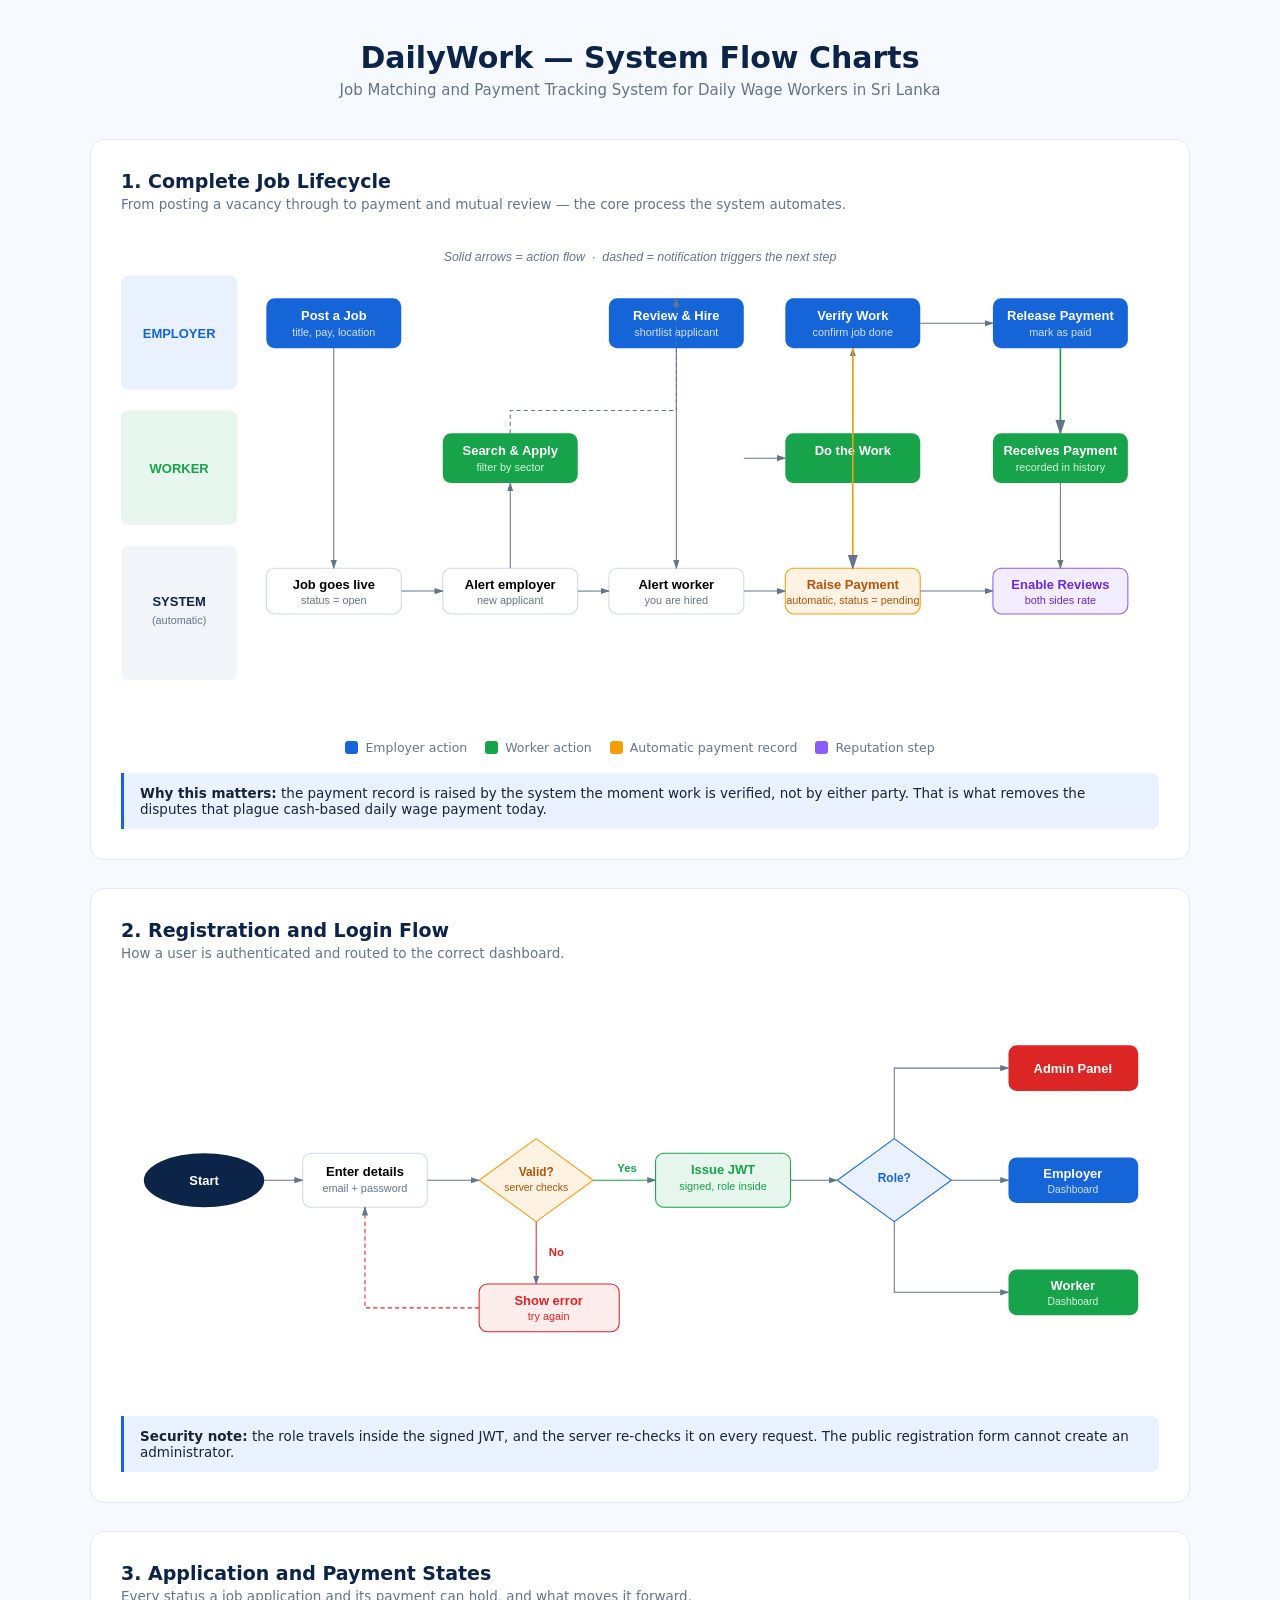
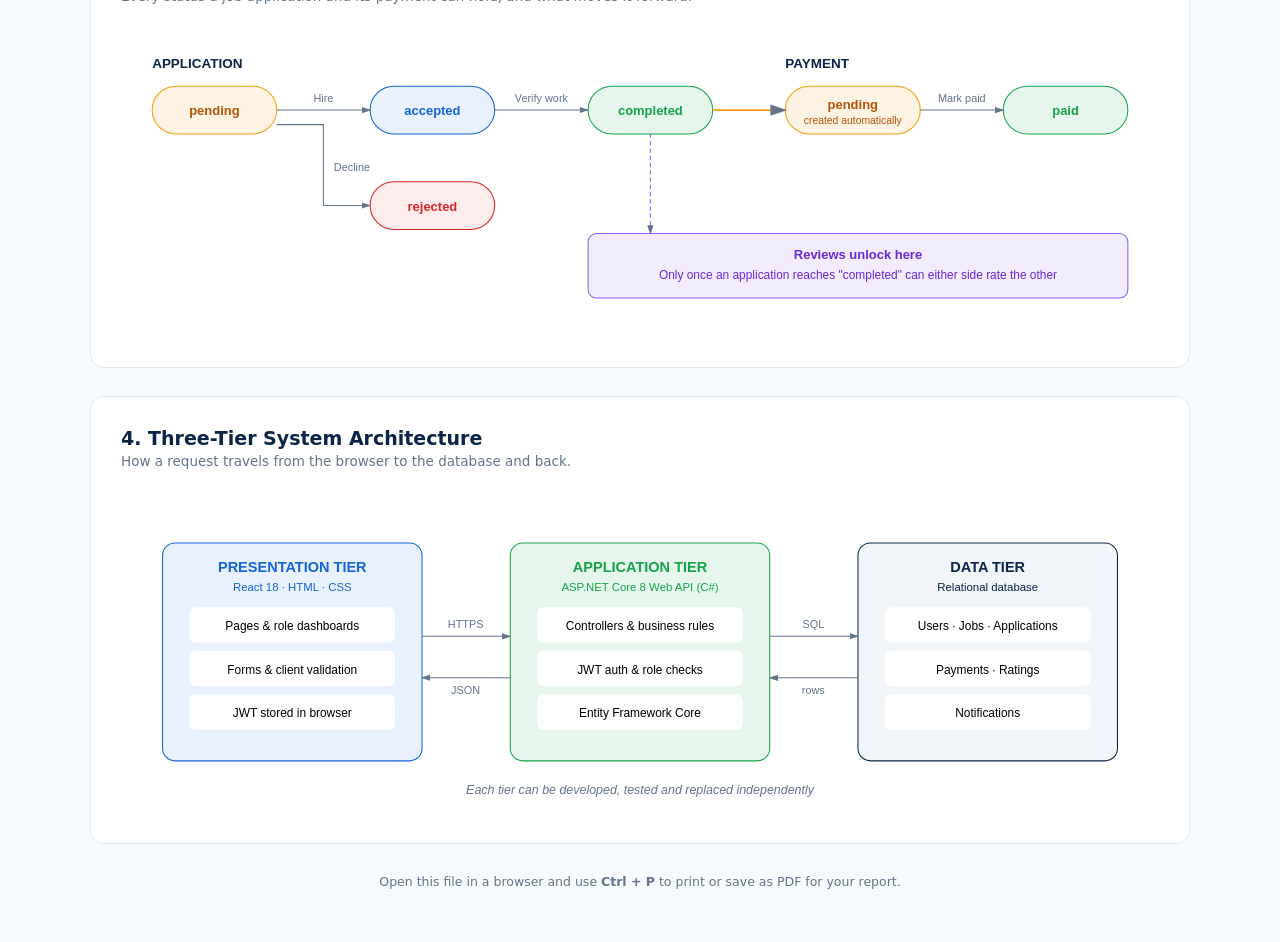
==== docs/FLOWCHARTS.html @ a66e286f "Project" ====
<!DOCTYPE html>
<html lang="en">
<head>
<meta charset="UTF-8" />
<meta name="viewport" content="width=device-width, initial-scale=1.0" />
<title>DailyWork — System Flow Charts</title>
<style>
  :root { --blue:#1565d8; --navy:#0b2447; --green:#16a34a; --orange:#f59e0b;
          --purple:#8b5cf6; --red:#dc2626; --muted:#64748b; --border:#e1e8f2; }
  * { box-sizing:border-box; }
  body { margin:0; padding:40px 24px; background:#f6f9fd; color:#16243a;
         font-family:"Segoe UI",system-ui,-apple-system,Arial,sans-serif; }
  .wrap { max-width:1100px; margin:0 auto; }
  header { text-align:center; margin-bottom:40px; }
  header h1 { font-size:30px; margin:0 0 6px; color:var(--navy); }
  header p { color:var(--muted); margin:0; font-size:15px; }
  .chart { background:#fff; border:1px solid var(--border); border-radius:14px;
           padding:30px; margin-bottom:28px; page-break-inside:avoid; }
  .chart h2 { font-size:19px; margin:0 0 4px; color:var(--navy); }
  .chart .sub { color:var(--muted); font-size:13.5px; margin:0 0 22px; }
  svg { width:100%; height:auto; display:block; }
  .legend { display:flex; gap:18px; flex-wrap:wrap; justify-content:center;
            margin-top:18px; font-size:12.5px; color:var(--muted); }
  .legend span { display:flex; align-items:center; gap:7px; }
  .dot { width:13px; height:13px; border-radius:3px; display:inline-block; }
  .note { background:#e8f1fd; border-left:3px solid var(--blue); padding:12px 16px;
          border-radius:0 8px 8px 0; font-size:13.5px; color:#16243a; margin-top:18px; }
  @media print { body { background:#fff; padding:0; } .chart { border:none; page-break-after:always; } }
</style>
</head>
<body>
<div class="wrap">

<header>
  <h1>DailyWork — System Flow Charts</h1>
  <p>Job Matching and Payment Tracking System for Daily Wage Workers in Sri Lanka</p>
</header>

<!-- ============ 1. END TO END JOB LIFECYCLE ============ -->
<div class="chart">
  <h2>1. Complete Job Lifecycle</h2>
  <p class="sub">From posting a vacancy through to payment and mutual review — the core process the system automates.</p>
  <svg viewBox="0 0 1000 470" xmlns="http://www.w3.org/2000/svg" font-family="Segoe UI, Arial" font-size="12.5">
    <defs>
      <marker id="a" markerWidth="9" markerHeight="9" refX="8" refY="3" orient="auto">
        <path d="M0,0 L0,6 L9,3 z" fill="#64748b"/>
      </marker>
    </defs>

    <!-- swimlane labels -->
    <rect x="0" y="40"  width="112" height="110" rx="7" fill="#e8f1fd"/>
    <text x="56" y="100" text-anchor="middle" font-weight="700" fill="#1565d8">EMPLOYER</text>
    <rect x="0" y="170" width="112" height="110" rx="7" fill="#e6f6ec"/>
    <text x="56" y="230" text-anchor="middle" font-weight="700" fill="#16a34a">WORKER</text>
    <rect x="0" y="300" width="112" height="130" rx="7" fill="#f1f5f9"/>
    <text x="56" y="358" text-anchor="middle" font-weight="700" fill="#0b2447">SYSTEM</text>
    <text x="56" y="376" text-anchor="middle" font-size="10.5" fill="#64748b">(automatic)</text>

    <!-- employer lane -->
    <rect x="140" y="62" width="130" height="48" rx="8" fill="#1565d8"/>
    <text x="205" y="83" text-anchor="middle" fill="#fff" font-weight="600">Post a Job</text>
    <text x="205" y="98" text-anchor="middle" fill="#cfe0fa" font-size="10.5">title, pay, location</text>

    <rect x="470" y="62" width="130" height="48" rx="8" fill="#1565d8"/>
    <text x="535" y="83" text-anchor="middle" fill="#fff" font-weight="600">Review &amp; Hire</text>
    <text x="535" y="98" text-anchor="middle" fill="#cfe0fa" font-size="10.5">shortlist applicant</text>

    <rect x="640" y="62" width="130" height="48" rx="8" fill="#1565d8"/>
    <text x="705" y="83" text-anchor="middle" fill="#fff" font-weight="600">Verify Work</text>
    <text x="705" y="98" text-anchor="middle" fill="#cfe0fa" font-size="10.5">confirm job done</text>

    <rect x="840" y="62" width="130" height="48" rx="8" fill="#1565d8"/>
    <text x="905" y="83" text-anchor="middle" fill="#fff" font-weight="600">Release Payment</text>
    <text x="905" y="98" text-anchor="middle" fill="#cfe0fa" font-size="10.5">mark as paid</text>

    <!-- worker lane -->
    <rect x="310" y="192" width="130" height="48" rx="8" fill="#16a34a"/>
    <text x="375" y="213" text-anchor="middle" fill="#fff" font-weight="600">Search &amp; Apply</text>
    <text x="375" y="228" text-anchor="middle" fill="#d6f2e0" font-size="10.5">filter by sector</text>

    <rect x="640" y="192" width="130" height="48" rx="8" fill="#16a34a"/>
    <text x="705" y="213" text-anchor="middle" fill="#fff" font-weight="600">Do the Work</text>

    <rect x="840" y="192" width="130" height="48" rx="8" fill="#16a34a"/>
    <text x="905" y="213" text-anchor="middle" fill="#fff" font-weight="600">Receives Payment</text>
    <text x="905" y="228" text-anchor="middle" fill="#d6f2e0" font-size="10.5">recorded in history</text>

    <!-- system lane -->
    <rect x="140" y="322" width="130" height="44" rx="8" fill="#fff" stroke="#cdd9e8"/>
    <text x="205" y="342" text-anchor="middle" font-weight="600">Job goes live</text>
    <text x="205" y="356" text-anchor="middle" font-size="10.5" fill="#64748b">status = open</text>

    <rect x="310" y="322" width="130" height="44" rx="8" fill="#fff" stroke="#cdd9e8"/>
    <text x="375" y="342" text-anchor="middle" font-weight="600">Alert employer</text>
    <text x="375" y="356" text-anchor="middle" font-size="10.5" fill="#64748b">new applicant</text>

    <rect x="470" y="322" width="130" height="44" rx="8" fill="#fff" stroke="#cdd9e8"/>
    <text x="535" y="342" text-anchor="middle" font-weight="600">Alert worker</text>
    <text x="535" y="356" text-anchor="middle" font-size="10.5" fill="#64748b">you are hired</text>

    <rect x="640" y="322" width="130" height="44" rx="8" fill="#fef3e2" stroke="#f59e0b"/>
    <text x="705" y="342" text-anchor="middle" font-weight="700" fill="#b45309">Raise Payment</text>
    <text x="705" y="356" text-anchor="middle" font-size="10.5" fill="#b45309">automatic, status = pending</text>

    <rect x="840" y="322" width="130" height="44" rx="8" fill="#f1ecfe" stroke="#8b5cf6"/>
    <text x="905" y="342" text-anchor="middle" font-weight="700" fill="#6d28d9">Enable Reviews</text>
    <text x="905" y="356" text-anchor="middle" font-size="10.5" fill="#6d28d9">both sides rate</text>

    <!-- arrows -->
    <path d="M205,110 L205,322" stroke="#64748b" fill="none" marker-end="url(#a)"/>
    <path d="M270,344 L310,344" stroke="#64748b" fill="none" marker-end="url(#a)"/>
    <path d="M375,322 L375,240" stroke="#64748b" fill="none" marker-end="url(#a)"/>
    <path d="M375,192 L375,170 L535,170 L535,62" stroke="#64748b" fill="none" marker-end="url(#a)" stroke-dasharray="4 3"/>
    <path d="M440,344 L470,344" stroke="#64748b" fill="none" marker-end="url(#a)"/>
    <path d="M535,110 L535,322" stroke="#64748b" fill="none" marker-end="url(#a)"/>
    <path d="M600,344 L640,344" stroke="#64748b" fill="none" marker-end="url(#a)"/>
    <path d="M600,216 L640,216" stroke="#64748b" fill="none" marker-end="url(#a)"/>
    <path d="M705,192 L705,150 L705,110" stroke="#64748b" fill="none" marker-end="url(#a)" stroke-dasharray="4 3"/>
    <path d="M705,110 L705,322" stroke="#f59e0b" fill="none" marker-end="url(#a)" stroke-width="1.6"/>
    <path d="M770,344 L840,344" stroke="#64748b" fill="none" marker-end="url(#a)"/>
    <path d="M770,86 L840,86" stroke="#64748b" fill="none" marker-end="url(#a)"/>
    <path d="M905,110 L905,192" stroke="#16a34a" fill="none" marker-end="url(#a)" stroke-width="1.6"/>
    <path d="M905,240 L905,322" stroke="#64748b" fill="none" marker-end="url(#a)"/>

    <text x="500" y="26" text-anchor="middle" font-size="12" fill="#64748b" font-style="italic">
      Solid arrows = action flow &nbsp;·&nbsp; dashed = notification triggers the next step
    </text>
  </svg>
  <div class="legend">
    <span><i class="dot" style="background:#1565d8"></i> Employer action</span>
    <span><i class="dot" style="background:#16a34a"></i> Worker action</span>
    <span><i class="dot" style="background:#f59e0b"></i> Automatic payment record</span>
    <span><i class="dot" style="background:#8b5cf6"></i> Reputation step</span>
  </div>
  <div class="note">
    <b>Why this matters:</b> the payment record is raised by the system the moment work is
    verified, not by either party. That is what removes the disputes that plague cash-based
    daily wage payment today.
  </div>
</div>

<!-- ============ 2. AUTHENTICATION ============ -->
<div class="chart">
  <h2>2. Registration and Login Flow</h2>
  <p class="sub">How a user is authenticated and routed to the correct dashboard.</p>
  <svg viewBox="0 0 1000 400" xmlns="http://www.w3.org/2000/svg" font-family="Segoe UI, Arial" font-size="12.5">
    <defs>
      <marker id="b" markerWidth="9" markerHeight="9" refX="8" refY="3" orient="auto">
        <path d="M0,0 L0,6 L9,3 z" fill="#64748b"/>
      </marker>
    </defs>

    <ellipse cx="80" cy="190" rx="58" ry="26" fill="#0b2447"/>
    <text x="80" y="195" text-anchor="middle" fill="#fff" font-weight="600">Start</text>

    <rect x="175" y="164" width="120" height="52" rx="8" fill="#fff" stroke="#cdd9e8"/>
    <text x="235" y="186" text-anchor="middle" font-weight="600">Enter details</text>
    <text x="235" y="201" text-anchor="middle" font-size="10.5" fill="#64748b">email + password</text>

    <!-- decision: valid? -->
    <path d="M400,150 L455,190 L400,230 L345,190 z" fill="#fef3e2" stroke="#f59e0b"/>
    <text x="400" y="186" text-anchor="middle" font-weight="700" fill="#b45309" font-size="11.5">Valid?</text>
    <text x="400" y="200" text-anchor="middle" font-size="10" fill="#b45309">server checks</text>

    <rect x="345" y="290" width="135" height="46" rx="8" fill="#fdecec" stroke="#dc2626"/>
    <text x="412" y="310" text-anchor="middle" font-weight="600" fill="#dc2626">Show error</text>
    <text x="412" y="325" text-anchor="middle" font-size="10.5" fill="#dc2626">try again</text>

    <rect x="515" y="164" width="130" height="52" rx="8" fill="#e6f6ec" stroke="#16a34a"/>
    <text x="580" y="184" text-anchor="middle" font-weight="600" fill="#16a34a">Issue JWT</text>
    <text x="580" y="199" text-anchor="middle" font-size="10.5" fill="#16a34a">signed, role inside</text>

    <!-- decision: role -->
    <path d="M745,150 L800,190 L745,230 L690,190 z" fill="#e8f1fd" stroke="#1565d8"/>
    <text x="745" y="192" text-anchor="middle" font-weight="700" fill="#1565d8" font-size="11.5">Role?</text>

    <rect x="855" y="60"  width="125" height="44" rx="8" fill="#dc2626"/>
    <text x="917" y="87" text-anchor="middle" fill="#fff" font-weight="600">Admin Panel</text>

    <rect x="855" y="168" width="125" height="44" rx="8" fill="#1565d8"/>
    <text x="917" y="188" text-anchor="middle" fill="#fff" font-weight="600">Employer</text>
    <text x="917" y="202" text-anchor="middle" fill="#cfe0fa" font-size="10">Dashboard</text>

    <rect x="855" y="276" width="125" height="44" rx="8" fill="#16a34a"/>
    <text x="917" y="296" text-anchor="middle" fill="#fff" font-weight="600">Worker</text>
    <text x="917" y="310" text-anchor="middle" fill="#d6f2e0" font-size="10">Dashboard</text>

    <path d="M138,190 L175,190" stroke="#64748b" fill="none" marker-end="url(#b)"/>
    <path d="M295,190 L345,190" stroke="#64748b" fill="none" marker-end="url(#b)"/>
    <path d="M400,230 L400,290" stroke="#dc2626" fill="none" marker-end="url(#b)"/>
    <text x="412" y="263" font-size="11" fill="#dc2626" font-weight="600">No</text>
    <path d="M345,313 L235,313 L235,216" stroke="#dc2626" fill="none" marker-end="url(#b)" stroke-dasharray="4 3"/>
    <path d="M455,190 L515,190" stroke="#16a34a" fill="none" marker-end="url(#b)"/>
    <text x="478" y="182" font-size="11" fill="#16a34a" font-weight="600">Yes</text>
    <path d="M645,190 L690,190" stroke="#64748b" fill="none" marker-end="url(#b)"/>
    <path d="M745,150 L745,82 L855,82" stroke="#64748b" fill="none" marker-end="url(#b)"/>
    <path d="M800,190 L855,190" stroke="#64748b" fill="none" marker-end="url(#b)"/>
    <path d="M745,230 L745,298 L855,298" stroke="#64748b" fill="none" marker-end="url(#b)"/>
  </svg>
  <div class="note">
    <b>Security note:</b> the role travels inside the signed JWT, and the server re-checks it on
    every request. The public registration form cannot create an administrator.
  </div>
</div>

<!-- ============ 3. PAYMENT STATE MACHINE ============ -->
<div class="chart">
  <h2>3. Application and Payment States</h2>
  <p class="sub">Every status a job application and its payment can hold, and what moves it forward.</p>
  <svg viewBox="0 0 1000 300" xmlns="http://www.w3.org/2000/svg" font-family="Segoe UI, Arial" font-size="12.5">
    <defs>
      <marker id="c" markerWidth="9" markerHeight="9" refX="8" refY="3" orient="auto">
        <path d="M0,0 L0,6 L9,3 z" fill="#64748b"/>
      </marker>
    </defs>

    <text x="30" y="40" font-weight="700" fill="#0b2447" font-size="13">APPLICATION</text>

    <rect x="30" y="58" width="120" height="46" rx="23" fill="#fef3e2" stroke="#f59e0b"/>
    <text x="90" y="86" text-anchor="middle" font-weight="600" fill="#b45309">pending</text>

    <rect x="240" y="58" width="120" height="46" rx="23" fill="#e8f1fd" stroke="#1565d8"/>
    <text x="300" y="86" text-anchor="middle" font-weight="600" fill="#1565d8">accepted</text>

    <rect x="450" y="58" width="120" height="46" rx="23" fill="#e6f6ec" stroke="#16a34a"/>
    <text x="510" y="86" text-anchor="middle" font-weight="600" fill="#16a34a">completed</text>

    <rect x="240" y="150" width="120" height="46" rx="23" fill="#fdecec" stroke="#dc2626"/>
    <text x="300" y="178" text-anchor="middle" font-weight="600" fill="#dc2626">rejected</text>

    <path d="M150,81 L240,81" stroke="#64748b" fill="none" marker-end="url(#c)"/>
    <text x="195" y="73" text-anchor="middle" font-size="10.5" fill="#64748b">Hire</text>
    <path d="M150,95 L195,95 L195,173 L240,173" stroke="#64748b" fill="none" marker-end="url(#c)"/>
    <text x="205" y="140" font-size="10.5" fill="#64748b">Decline</text>
    <path d="M360,81 L450,81" stroke="#64748b" fill="none" marker-end="url(#c)"/>
    <text x="405" y="73" text-anchor="middle" font-size="10.5" fill="#64748b">Verify work</text>

    <!-- payment -->
    <text x="640" y="40" font-weight="700" fill="#0b2447" font-size="13">PAYMENT</text>

    <rect x="640" y="58" width="130" height="46" rx="23" fill="#fef3e2" stroke="#f59e0b"/>
    <text x="705" y="80" text-anchor="middle" font-weight="600" fill="#b45309">pending</text>
    <text x="705" y="94" text-anchor="middle" font-size="10" fill="#b45309">created automatically</text>

    <rect x="850" y="58" width="120" height="46" rx="23" fill="#e6f6ec" stroke="#16a34a"/>
    <text x="910" y="86" text-anchor="middle" font-weight="600" fill="#16a34a">paid</text>

    <path d="M570,81 L640,81" stroke="#f59e0b" fill="none" marker-end="url(#c)" stroke-width="1.8"/>
    <path d="M770,81 L850,81" stroke="#64748b" fill="none" marker-end="url(#c)"/>
    <text x="810" y="73" text-anchor="middle" font-size="10.5" fill="#64748b">Mark paid</text>

    <rect x="450" y="200" width="520" height="62" rx="8" fill="#f1ecfe" stroke="#8b5cf6"/>
    <text x="710" y="224" text-anchor="middle" font-weight="700" fill="#6d28d9">Reviews unlock here</text>
    <text x="710" y="244" text-anchor="middle" font-size="11.5" fill="#6d28d9">
      Only once an application reaches "completed" can either side rate the other
    </text>
    <path d="M510,104 L510,200" stroke="#8b5cf6" fill="none" marker-end="url(#c)" stroke-dasharray="4 3"/>
  </svg>
</div>

<!-- ============ 4. ARCHITECTURE ============ -->
<div class="chart">
  <h2>4. Three-Tier System Architecture</h2>
  <p class="sub">How a request travels from the browser to the database and back.</p>
  <svg viewBox="0 0 1000 310" xmlns="http://www.w3.org/2000/svg" font-family="Segoe UI, Arial" font-size="12.5">
    <defs>
      <marker id="d" markerWidth="9" markerHeight="9" refX="8" refY="3" orient="auto">
        <path d="M0,0 L0,6 L9,3 z" fill="#64748b"/>
      </marker>
    </defs>

    <rect x="40" y="50" width="250" height="210" rx="12" fill="#e8f1fd" stroke="#1565d8"/>
    <text x="165" y="78" text-anchor="middle" font-weight="700" fill="#1565d8" font-size="14">PRESENTATION TIER</text>
    <text x="165" y="96" text-anchor="middle" font-size="11" fill="#1565d8">React 18 · HTML · CSS</text>
    <rect x="66" y="112" width="198" height="34" rx="6" fill="#fff"/>
    <text x="165" y="134" text-anchor="middle" font-size="11.5">Pages &amp; role dashboards</text>
    <rect x="66" y="154" width="198" height="34" rx="6" fill="#fff"/>
    <text x="165" y="176" text-anchor="middle" font-size="11.5">Forms &amp; client validation</text>
    <rect x="66" y="196" width="198" height="34" rx="6" fill="#fff"/>
    <text x="165" y="218" text-anchor="middle" font-size="11.5">JWT stored in browser</text>

    <rect x="375" y="50" width="250" height="210" rx="12" fill="#e6f6ec" stroke="#16a34a"/>
    <text x="500" y="78" text-anchor="middle" font-weight="700" fill="#16a34a" font-size="14">APPLICATION TIER</text>
    <text x="500" y="96" text-anchor="middle" font-size="11" fill="#16a34a">ASP.NET Core 8 Web API (C#)</text>
    <rect x="401" y="112" width="198" height="34" rx="6" fill="#fff"/>
    <text x="500" y="134" text-anchor="middle" font-size="11.5">Controllers &amp; business rules</text>
    <rect x="401" y="154" width="198" height="34" rx="6" fill="#fff"/>
    <text x="500" y="176" text-anchor="middle" font-size="11.5">JWT auth &amp; role checks</text>
    <rect x="401" y="196" width="198" height="34" rx="6" fill="#fff"/>
    <text x="500" y="218" text-anchor="middle" font-size="11.5">Entity Framework Core</text>

    <rect x="710" y="50" width="250" height="210" rx="12" fill="#f1f5f9" stroke="#0b2447"/>
    <text x="835" y="78" text-anchor="middle" font-weight="700" fill="#0b2447" font-size="14">DATA TIER</text>
    <text x="835" y="96" text-anchor="middle" font-size="11" fill="#0b2447">Relational database</text>
    <rect x="736" y="112" width="198" height="34" rx="6" fill="#fff"/>
    <text x="835" y="134" text-anchor="middle" font-size="11.5">Users · Jobs · Applications</text>
    <rect x="736" y="154" width="198" height="34" rx="6" fill="#fff"/>
    <text x="835" y="176" text-anchor="middle" font-size="11.5">Payments · Ratings</text>
    <rect x="736" y="196" width="198" height="34" rx="6" fill="#fff"/>
    <text x="835" y="218" text-anchor="middle" font-size="11.5">Notifications</text>

    <path d="M290,140 L375,140" stroke="#64748b" fill="none" marker-end="url(#d)"/>
    <text x="332" y="132" text-anchor="middle" font-size="10.5" fill="#64748b">HTTPS</text>
    <path d="M375,180 L290,180" stroke="#64748b" fill="none" marker-end="url(#d)"/>
    <text x="332" y="196" text-anchor="middle" font-size="10.5" fill="#64748b">JSON</text>

    <path d="M625,140 L710,140" stroke="#64748b" fill="none" marker-end="url(#d)"/>
    <text x="667" y="132" text-anchor="middle" font-size="10.5" fill="#64748b">SQL</text>
    <path d="M710,180 L625,180" stroke="#64748b" fill="none" marker-end="url(#d)"/>
    <text x="667" y="196" text-anchor="middle" font-size="10.5" fill="#64748b">rows</text>

    <text x="500" y="292" text-anchor="middle" font-size="12" fill="#64748b" font-style="italic">
      Each tier can be developed, tested and replaced independently
    </text>
  </svg>
</div>

<p style="text-align:center;color:#64748b;font-size:12.5px;margin-top:30px;">
  Open this file in a browser and use <b>Ctrl&nbsp;+&nbsp;P</b> to print or save as PDF for your report.
</p>

</div>
</body>
</html>
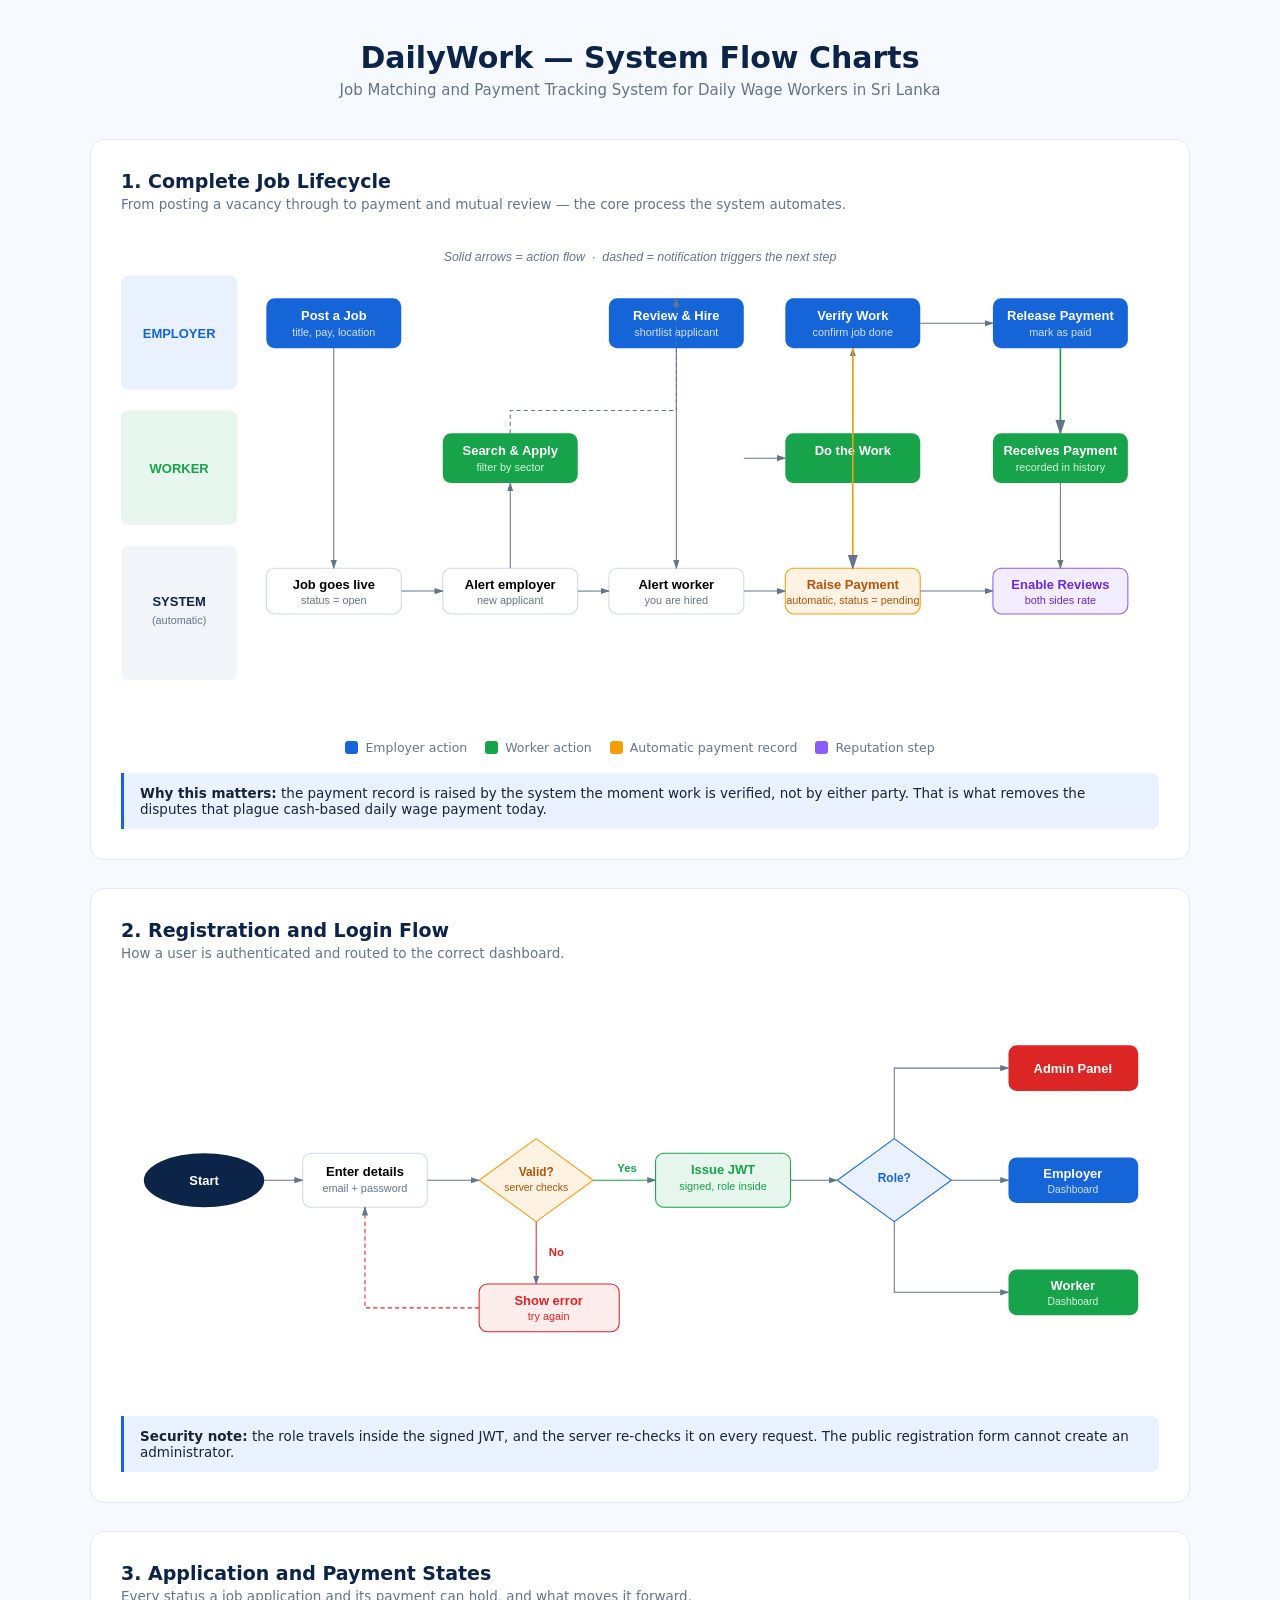
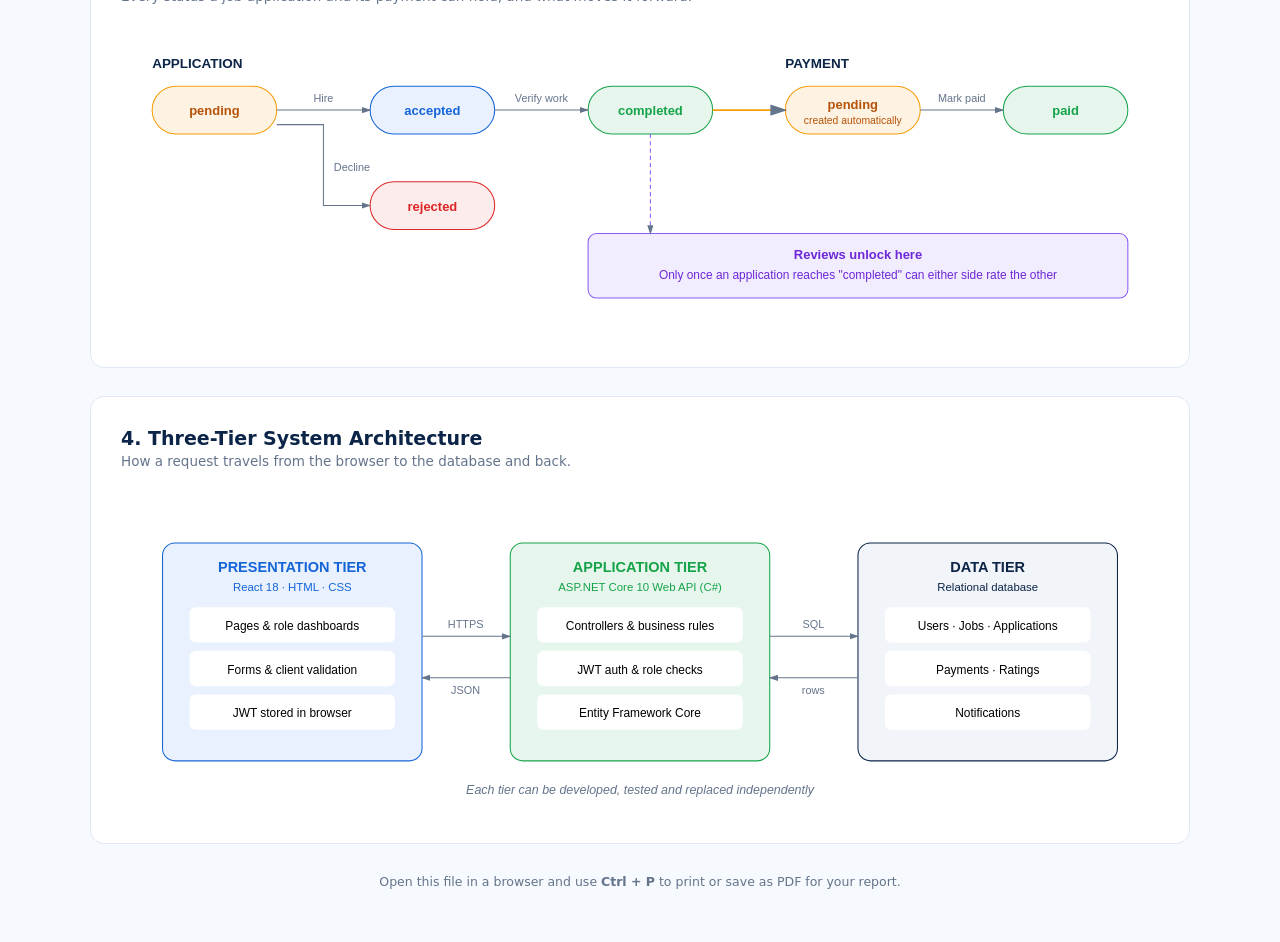
==== commit 2f5262eb: "Prepare DailyWork for .NET 10 and cloud deployment" ====
--- a/docs/FLOWCHARTS.html
+++ b/docs/FLOWCHARTS.html
@@ -281,7 +281,7 @@
 
     <rect x="375" y="50" width="250" height="210" rx="12" fill="#e6f6ec" stroke="#16a34a"/>
     <text x="500" y="78" text-anchor="middle" font-weight="700" fill="#16a34a" font-size="14">APPLICATION TIER</text>
-    <text x="500" y="96" text-anchor="middle" font-size="11" fill="#16a34a">ASP.NET Core 8 Web API (C#)</text>
+    <text x="500" y="96" text-anchor="middle" font-size="11" fill="#16a34a">ASP.NET Core 10 Web API (C#)</text>
     <rect x="401" y="112" width="198" height="34" rx="6" fill="#fff"/>
     <text x="500" y="134" text-anchor="middle" font-size="11.5">Controllers &amp; business rules</text>
     <rect x="401" y="154" width="198" height="34" rx="6" fill="#fff"/>
